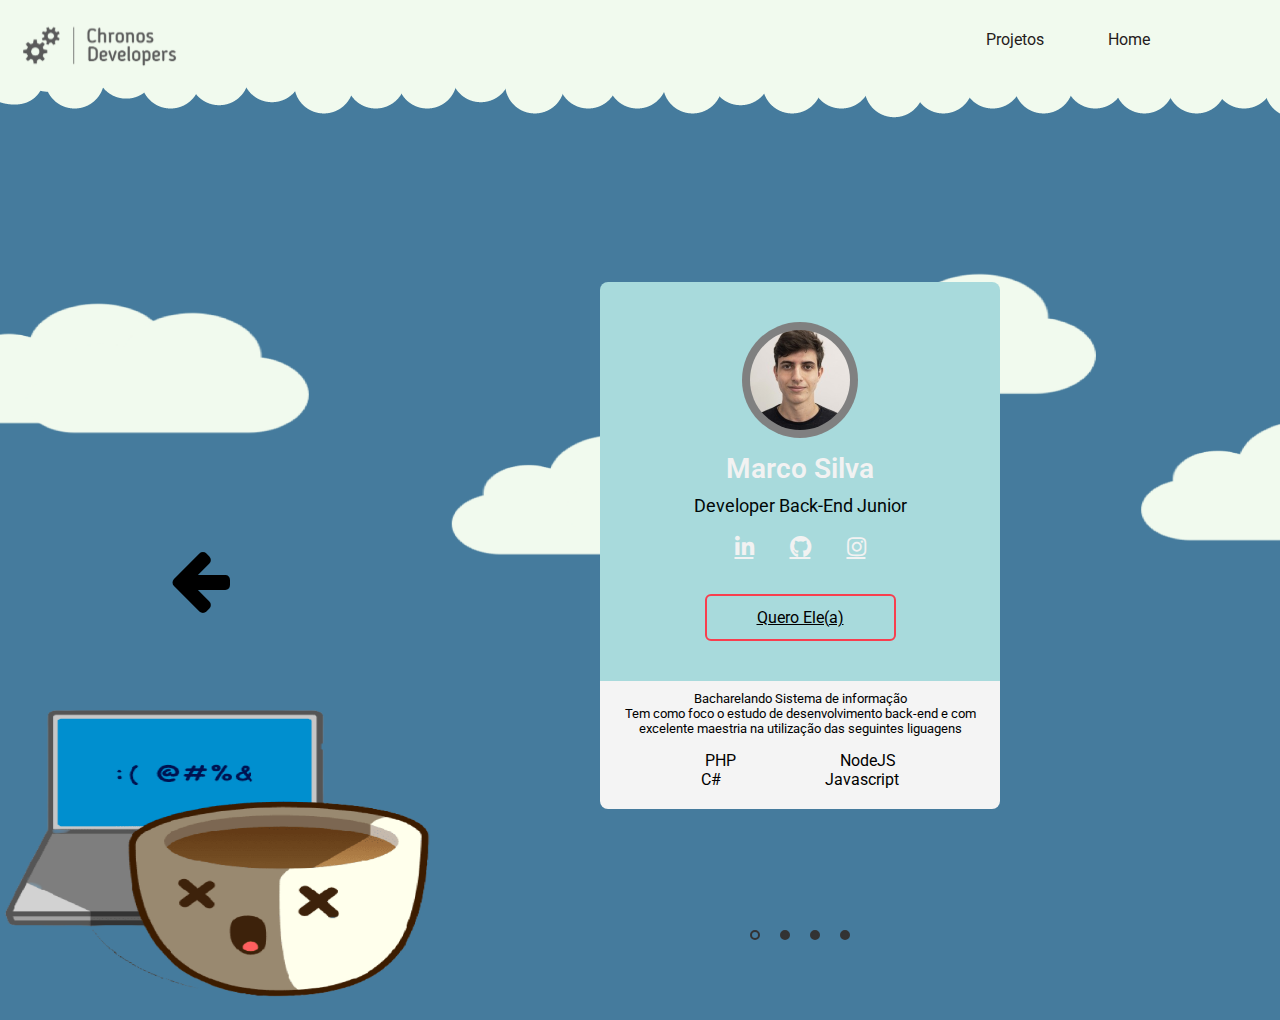
==== desenvolvedor.html @ 34edb9cf "Páginas dos desenvolvedores finalizada" ====
<!DOCTYPE html>
<html lang="pt-BR">

<head>
    <meta charset="UTF-8" />
    <meta name="viewport" content="width=device-width, initial-scale=1.0" />
    <link rel="stylesheet" href="style.css" />
    <link rel="stylesheet" href="https://stackpath.bootstrapcdn.com/font-awesome/4.7.0/css/font-awesome.min.css" />
    <link rel="apple-touch-icon" sizes="180x180" href="icons/logo-site/apple-touch-icon.png" />
    <link rel="icon" type="image/png" sizes="32x32" href="icons/logo-site/favicon-32x32.png" />
    <link rel="icon" type="image/png" sizes="16x16" href="icons/logo-site/favicon-16x16.png" />
    <link rel="manifest" href="icons/logo-site/site.webmanifest" />
    <!-- Bootstrap -->
    <link rel="stylesheet" href="https://cdn.jsdelivr.net/npm/bootstrap@4.5.3/dist/css/bootstrap.min.css" integrity="sha384-TX8t27EcRE3e/ihU7zmQxVncDAy5uIKz4rEkgIXeMed4M0jlfIDPvg6uqKI2xXr2" crossorigin="anonymous" />
    <!-- HTML5 shim and Respond.js for IE8 support of HTML5 elements and media queries -->
    <!-- WARNING: Respond.js doesn't work if you view the page via file:// -->
    <!--[if lt IE 9]>
      <script src="https://oss.maxcdn.com/html5shiv/3.7.2/html5shiv.min.js"></script>
      <script src="https://oss.maxcdn.com/respond/1.4.2/respond.min.js"></script>
    <![endif]-->
    <title>Menu Inicial</title>
</head>

<body>
    <!--Header e nav -->
    <header class="navegacao">
        <nav class="barra-navegacao">
            <a href="index.html">
                <span class="img-logo"> Chronos Developers </span>
            </a>
            <ul>
                <li>
                    <a href="#">Projetos</a>
                </li>
                <li>
                    <a href="index.html">Home</a>
                </li>
            </ul>
        </nav>
    </header>
    <div class="capa">
        <div class="container">
            <div class="carousel">
                <div class="slider">
                    <section>
                        <div class="desenvolverdor">
                            <div class="cartao-perfil">
                                <div class="header-cartao">
                                    <div class="foto-perfil">
                                        <img src="img/dev-img/marco.jpg" alt="" />
                                    </div>
                                    <div class="nome">Marco Silva</div>
                                    <div class="desc">Developer Back-End Junior</div>
                                    <div class="sm">
                                        <a href="#" class="fab fa-linkedin"></a>
                                        <a href="#" class="fab fa-github"></a>
                                        <a href="#" class="fab fa-instagram"></a>
                                    </div>
                                    <a href="#" class="contato-btn">Quero Ele(a)</a>
                                </div>
                                <div class="cartao-footer">
                                    <div class="descricao-dev">
                                        <p>Bacharelando Sistema de informação</p>
                                        <p>
                                            Tem como foco o estudo de desenvolvimento back-end e com excelente maestria na utilização das seguintes liguagens
                                        </p>
                                    </div>
                                    <div class="linguagem">
                                        <div class="item">
                                            <span> PHP </span>
                                            <span> NodeJS </span>
                                            <br />
                                            <span> C# </span>
                                            <span> Javascript </span>
                                        </div>
                                    </div>
                                </div>
                            </div>
                        </div>
                    </section>
                    <section>
                        <div class="desenvolverdor">
                            <div class="cartao-perfil">
                                <div class="header-cartao">
                                    <div class="foto-perfil">
                                        <img src="img/dev-img/marco.jpg" alt="" />
                                    </div>
                                    <div class="nome">Marco Silva</div>
                                    <div class="desc">Developer Back-End Junior</div>
                                    <div class="sm">
                                        <a href="#" class="fab fa-linkedin"></a>
                                        <a href="#" class="fab fa-github"></a>
                                        <a href="#" class="fab fa-instagram"></a>
                                    </div>
                                    <a href="#" class="contato-btn">Quero Ele(a)</a>
                                </div>
                                <div class="cartao-footer">
                                    <div class="descricao-dev">
                                        <p>Bacharelando Sistema de informação</p>
                                        <p>
                                            Tem como foco o estudo de desenvolvimento back-end e com excelente maestria na utilização das seguintes liguagens
                                        </p>
                                    </div>
                                    <div class="linguagem">
                                        <div class="item">
                                            <span> PHP </span>
                                            <span> NodeJS </span>
                                            <br />
                                            <span> C# </span>
                                            <span> Javascript </span>
                                        </div>
                                    </div>
                                </div>
                            </div>
                        </div>
                    </section>
                    <section>
                        <div class="desenvolverdor">
                            <div class="cartao-perfil">
                                <div class="header-cartao">
                                    <div class="foto-perfil">
                                        <img src="img/dev-img/marco.jpg" alt="" />
                                    </div>
                                    <div class="nome">Marco Silva</div>
                                    <div class="desc">Developer Back-End Junior</div>
                                    <div class="sm">
                                        <a href="#" class="fab fa-linkedin"></a>
                                        <a href="#" class="fab fa-github"></a>
                                        <a href="#" class="fab fa-instagram"></a>
                                    </div>
                                    <a href="#" class="contato-btn">Quero Ele(a)</a>
                                </div>
                                <div class="cartao-footer">
                                    <div class="descricao-dev">
                                        <p>Bacharelando Sistema de informação</p>
                                        <p>
                                            Tem como foco o estudo de desenvolvimento back-end e com excelente maestria na utilização das seguintes liguagens
                                        </p>
                                    </div>
                                    <div class="linguagem">
                                        <div class="item">
                                            <span> PHP </span>
                                            <span> NodeJS </span>
                                            <br />
                                            <span> C# </span>
                                            <span> Javascript </span>
                                        </div>
                                    </div>
                                </div>
                            </div>
                        </div>
                    </section>
                    <section>
                        <div class="desenvolverdor">
                            <div class="cartao-perfil">
                                <div class="header-cartao">
                                    <div class="foto-perfil">
                                        <img src="img/dev-img/marco.jpg" alt="" />
                                    </div>
                                    <div class="nome">Marco Silva</div>
                                    <div class="desc">Developer Back-End Junior</div>
                                    <div class="sm">
                                        <a href="#" class="fab fa-linkedin"></a>
                                        <a href="#" class="fab fa-github"></a>
                                        <a href="#" class="fab fa-instagram"></a>
                                    </div>
                                    <a href="#" class="contato-btn">Quero Ele(a)</a>
                                </div>
                                <div class="cartao-footer">
                                    <div class="descricao-dev">
                                        <p>Bacharelando Sistema de informação</p>
                                        <p>
                                            Tem como foco o estudo de desenvolvimento back-end e com excelente maestria na utilização das seguintes liguagens
                                        </p>
                                    </div>
                                    <div class="linguagem">
                                        <div class="item">
                                            <span> PHP </span>
                                            <span> NodeJS </span>
                                            <br />
                                            <span> C# </span>
                                            <span> Javascript </span>
                                        </div>
                                    </div>
                                </div>
                            </div>
                        </div>
                    </section>
                </div>
                <div class="control">
                    <span class="arrow left">
              <i class="fa fa-arrow-left"> </i>
            </span>
                    <span class="arrow right">
              <i class="fa fa-arrow-right"> </i>
            </span>
                    <ul>
                        <li class="selected"></li>
                        <li></li>
                        <li></li>
                        <li></li>
                    </ul>
                </div>
            </div>
        </div>
    </div>
    <script src="js/slider.js"></script>
</body>

</html>
---- style.css ----
/*
@author Marco Silva
@version 0.1
*/


/*============================ Fontes ================================*/

@import url("https://fonts.googleapis.com/css2?family=Baloo+2:wght@400;500;600&family=Roboto:ital,wght@0,300;0,400;0,500;1,300&display=swap");
@import url("https://cdnjs.cloudflare.com/ajax/libs/font-awesome/5.15.1/css/all.min.css");

/*============================ layout ================================*/

* {
    margin: 0;
    padding: 0;
    box-sizing: border-box;
    font-family: "Roboto", sans-serif;
}

html,
body,
.capa {
    height: 100%;
    background-color: #457b9d;
}

.capa {
    height: 100vh;
    width: 100%;
    overflow: auto;
    background: url("img/background-site-index.png") no-repeat;
    background-size: 100% 100%;
}

.diferencial h2,
.sobre-grupo h2 {
    font-size: 36px;
    font-weight: 700px;
    letter-spacing: -0.04em;
    color: #1d3557;
}

.desenvolverdor-1 {
    z-index: 10000;
    height: 90vh;
    background-size: cover;
    display: flex;
    align-items: center;
    justify-content: center;
}


/* -- Barra de navegação -- */

.img-logo {
    width: 200px;
    background: url("img/icones/crh.svg") no-repeat;
    display: inline-block;
    background-size: contain;
    color: transparent;
    text-decoration: none;
    margin: 10px;
}

.img-logo-rodape {
    width: 200px;
    height: 90px;
    background: url("img/icones/crh.svg"), no-repeat;
    display: inline-block;
    background-size: cover;
    color: transparent;
    text-decoration: none;
    margin: 10px;
}

.barra-navegacao {
    width: 100%;
    height: 80px;
    line-height: 80px;
}

.barra-navegacao ul {
    float: right;
    margin-right: 100px;
}

.barra-navegacao ul li {
    list-style-type: none;
    display: inline-block;
    transition: 0.9s all;
}

.barra-navegacao ul li a {
    text-decoration: none;
    color: #251c1c;
    padding: 30px;
}

.barra-navegacao ul li a:hover {
    text-decoration: none;
    color: #457b9d;
}


/* -- imagem capa -- */

.capa {
    display: table;
    width: 100%;
}

.texto-capa {
    text-align: center;
    color: rgba(14, 13, 13, 0.781);
    display: table-cell;
    vertical-align: middle;
    padding: 0px;
}

.navegacao {
    width: 100%;
    height: 120px;
    background: url("img/back-nav.png") no-repeat;
    margin: 0px;
    background-size: contain 100%;
}


/* -- cartão desenvolvedor -- */

.desenvolverdor {
    height: 90vh;
    background-size: cover;
    display: flex;
    align-items: center;
    justify-content: center;
}

.cartao-perfil {
    width: 400px;
    text-align: center;
    border-radius: 8px;
    overflow: hidden;
}

.header-cartao {
    background: #a8dadc;
    padding: 40px 40px;
}

.foto-perfil {
    display: inline-block;
    padding: 8px;
    background: #808080;
    margin: auto;
    border-radius: 50%;
    background-size: 200% 200%;
}

.foto-perfil img {
    display: block;
    width: 100px;
    height: 100px;
    border-radius: 50%;
}

.nome {
    color: #f2f2f2;
    font-size: 28px;
    font-weight: 600;
    margin: 10px 0;
}

.desc {
    font-size: 18px;
    color: #000808;
}

.sm {
    display: flex;
    justify-content: center;
    margin: 20px 0;
}

.sm a {
    color: #f2f2f2;
    width: 56px;
    font-size: 22px;
    transition: 0.3s linear;
}

.sm a:hover {
    color: #808080;
    text-decoration: none;
}

.contato-btn {
    display: inline-block;
    padding: 12px 50px;
    color: #000000;
    border: 2px solid #f83e4e;
    border-radius: 6px;
    margin-top: 16px;
    transition: 0.3s linear;
}

.contato-btn:hover {
    background: #e63946;
    color: #f1f1f1;
    text-decoration: none;
}

.cartao-footer {
    background: #f4f4f4;
    padding: 0px;
}

.descricao-dev {
    padding: 10px 10px 0 10px;
    font-size: small;
}

.capacidade {
    display: flex;
    justify-content: center;
    align-items: center;
}

.item {
    padding: 15px 30px 20px 30px;
    text-justify: auto;
}

.item span {
    padding-left: 50px;
    padding-right: 50px;
    text-align: left;
}


/* -- Slider --*/

.container {
    width: 80%;
    margin: 20px auto;
}

.carousel {
    overflow: hidden;
    position: relative;
}

.slider {
    display: flex;
    height: 100%;
    width: 400%;
}

.slider section {
    flex-basis: 100%;
    justify-content: center;
    align-items: center;
    display: flex;
}

.left,
.right {
    position: absolute;
    top: 50%;
    cursor: pointer;
}

.arrow i {
    font-size: 70px;
    -webkit-user-select: none;
    color: #000;
}

.left {
    left: 10px;
}

.right {
    right: 10px;
}

.control ul {
    list-style: none;
    display: flex;
    position: absolute;
    bottom: 0;
    left: 50%;
    margin: 0;
    padding: 0;
    transform: translate(-50%);
}

.control ul li {
    width: 10px;
    height: 10px;
    background: #333;
    border: 2px solid #333;
    border-radius: 50px;
    margin: 10px;
    cursor: pointer;
}

.control ul li.selected {
    background: transparent;
}


/* -- Botões -- */

.botao-orcamento {
    display: flex;
    align-items: center;
    justify-content: center;
    flex-direction: column;
    margin: 10vh;
}

.estilo-dele {
    margin: 15px;
    padding: 2vh;
    border-radius: 30px;
    text-decoration: none;
    background: #e63946;
    border: none;
}

.estilo-dele:hover {
    background-color: #f83e4e;
}

.estilo-dele a {
    color: #f1faee;
}

.estilo-dele a:hover {
    text-decoration: none;
    color: #f1fde0;
}


/*-- Seções --*/

.diferencial {
    background-color: #a8dadc;
    padding: 10vh;
}

.sobre-grupo {
    background-color: #a8dadc;
    padding: 15vh;
    text-align: right;
}


/*-- rodapé --*/

.pre-rodape {
    width: 100%;
    height: 5vh;
    background-color: #808080;
    text-align: center;
    justify-content: center;
    vertical-align: middle;
    margin: 0px;
}

.pre-rodape address a {
    color: #f1faee;
}

.pre-rodape address a:hover {
    color: #000;
}

.rodape-final {
    background-color: #457b9d;
    width: 100%;
    height: 20vh;
    padding: 2.5vh;
}

.rodape-final span a {
    color: white;
    text-align: none;
}

.rodape-final span a:hover {
    color: rgb(102, 96, 96);
    text-decoration: none;
}
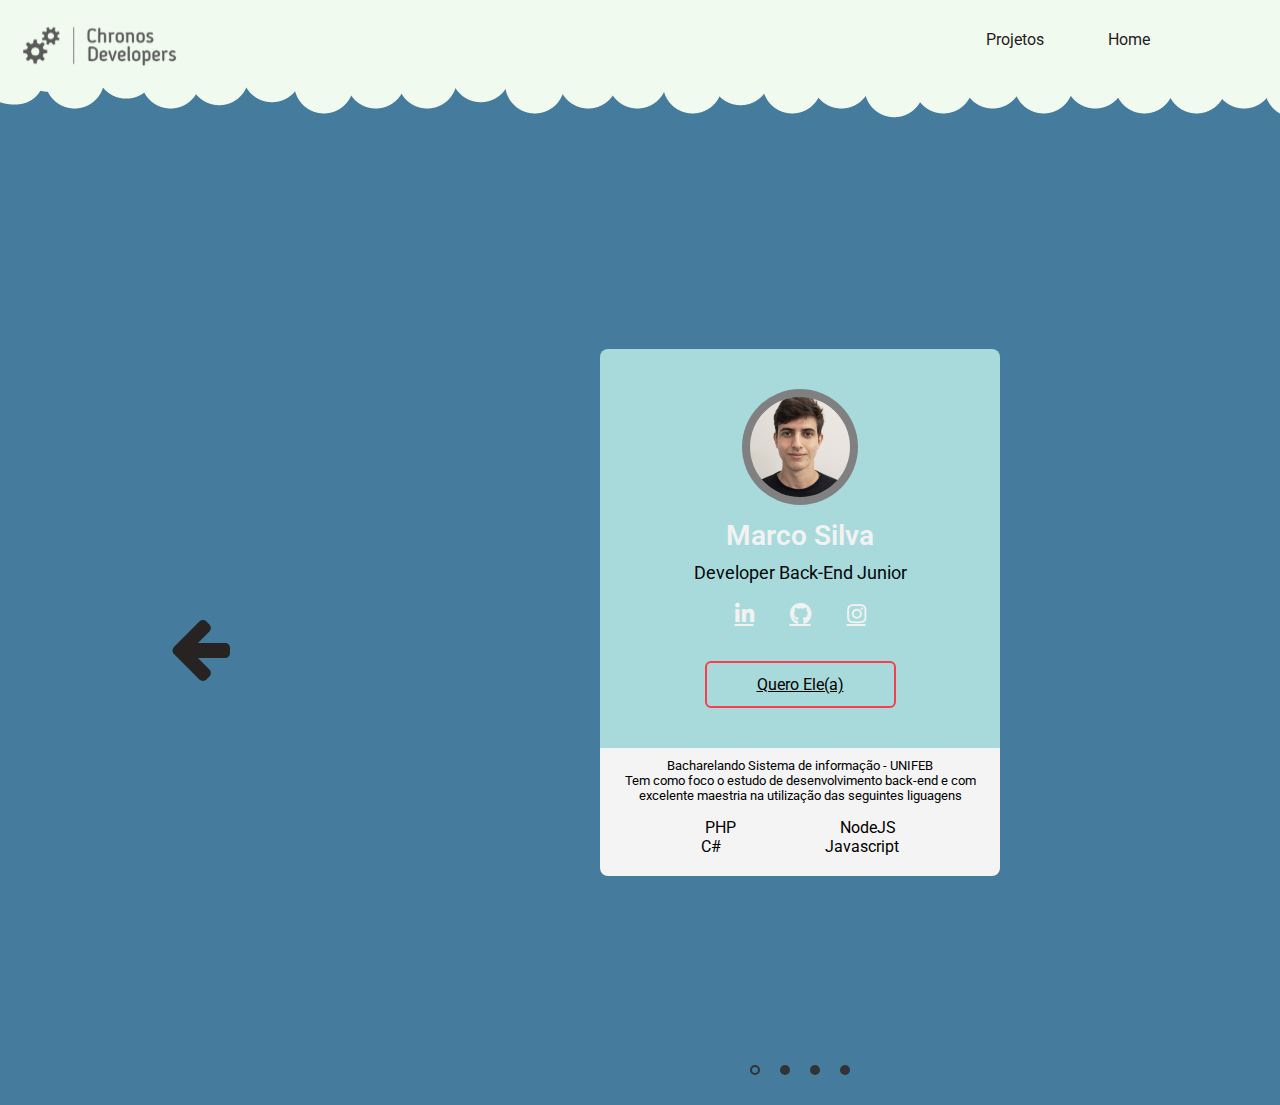
==== commit 230f3f81: "Alterações no layout" ====
--- a/desenvolvedor.html
+++ b/desenvolvedor.html
@@ -56,11 +56,11 @@
                                         <a href="#" class="fab fa-github"></a>
                                         <a href="#" class="fab fa-instagram"></a>
                                     </div>
-                                    <a href="#" class="contato-btn">Quero Ele(a)</a>
-                                </div>
-                                <div class="cartao-footer">
-                                    <div class="descricao-dev">
-                                        <p>Bacharelando Sistema de informação</p>
+                                    <a href="orcamento.html" class="contato-btn">Quero Ele(a)</a>
+                                </div>
+                                <div class="cartao-footer">
+                                    <div class="descricao-dev">
+                                        <p>Bacharelando Sistema de informação - UNIFEB</p>
                                         <p>
                                             Tem como foco o estudo de desenvolvimento back-end e com excelente maestria na utilização das seguintes liguagens
                                         </p>
@@ -83,10 +83,10 @@
                             <div class="cartao-perfil">
                                 <div class="header-cartao">
                                     <div class="foto-perfil">
-                                        <img src="img/dev-img/marco.jpg" alt="" />
-                                    </div>
-                                    <div class="nome">Marco Silva</div>
-                                    <div class="desc">Developer Back-End Junior</div>
+                                        <img src="img/dev-img/lucas.jpeg" alt="" />
+                                    </div>
+                                    <div class="nome">Lucas Fernandes</div>
+                                    <div class="desc">Front-end</div>
                                     <div class="sm">
                                         <a href="#" class="fab fa-linkedin"></a>
                                         <a href="#" class="fab fa-github"></a>
@@ -98,13 +98,49 @@
                                     <div class="descricao-dev">
                                         <p>Bacharelando Sistema de informação</p>
                                         <p>
-                                            Tem como foco o estudo de desenvolvimento back-end e com excelente maestria na utilização das seguintes liguagens
-                                        </p>
-                                    </div>
-                                    <div class="linguagem">
-                                        <div class="item">
+                                            Tem como foco o estudo de desenvolvimento front-end e com excelente maestria na utilização das seguintes liguagens
+                                        </p>
+                                    </div>
+                                    <div class="linguagem">
+                                        <div class="item">
+                                            <span> Javascript </span>
+                                            <span> Jquery </span>
+                                            <br />
                                             <span> PHP </span>
-                                            <span> NodeJS </span>
+                                            <span> </span>
+                                        </div>
+                                    </div>
+                                </div>
+                            </div>
+                        </div>
+                    </section>
+                    <section>
+                        <div class="desenvolverdor">
+                            <div class="cartao-perfil">
+                                <div class="header-cartao">
+                                    <div class="foto-perfil">
+                                        <img src="img/dev-img/sms.jpg" alt="" />
+                                    </div>
+                                    <div class="nome">Suelen Santos</div>
+                                    <div class="desc">Front-End Developer - UNIFEB</div>
+                                    <div class="sm">
+                                        <a href="#" class="fab fa-linkedin"></a>
+                                        <a href="#" class="fab fa-github"></a>
+                                        <a href="#" class="fab fa-instagram"></a>
+                                    </div>
+                                    <a href="#" class="contato-btn">Quero Ele(a)</a>
+                                </div>
+                                <div class="cartao-footer">
+                                    <div class="descricao-dev">
+                                        <p>Bacharelando Sistema de informação - UNIFEB</p>
+                                        <p>
+                                            Tem como foco o estudo de desenvolvimento back-end e front-end com excelente maestria na utilização das seguintes liguagens.
+                                        </p>
+                                    </div>
+                                    <div class="linguagem">
+                                        <div class="item">
+                                            <span> Python </span>
+                                            <span> Jquery </span>
                                             <br />
                                             <span> C# </span>
                                             <span> Javascript </span>
@@ -119,10 +155,10 @@
                             <div class="cartao-perfil">
                                 <div class="header-cartao">
                                     <div class="foto-perfil">
-                                        <img src="img/dev-img/marco.jpg" alt="" />
-                                    </div>
-                                    <div class="nome">Marco Silva</div>
-                                    <div class="desc">Developer Back-End Junior</div>
+                                        <img src="img/dev-img/luiz.jpeg" alt="" />
+                                    </div>
+                                    <div class="nome">Luiz Fernando</div>
+                                    <div class="desc">Design</div>
                                     <div class="sm">
                                         <a href="#" class="fab fa-linkedin"></a>
                                         <a href="#" class="fab fa-github"></a>
@@ -132,54 +168,18 @@
                                 </div>
                                 <div class="cartao-footer">
                                     <div class="descricao-dev">
-                                        <p>Bacharelando Sistema de informação</p>
-                                        <p>
-                                            Tem como foco o estudo de desenvolvimento back-end e com excelente maestria na utilização das seguintes liguagens
-                                        </p>
-                                    </div>
-                                    <div class="linguagem">
-                                        <div class="item">
-                                            <span> PHP </span>
-                                            <span> NodeJS </span>
-                                            <br />
-                                            <span> C# </span>
-                                            <span> Javascript </span>
-                                        </div>
-                                    </div>
-                                </div>
-                            </div>
-                        </div>
-                    </section>
-                    <section>
-                        <div class="desenvolverdor">
-                            <div class="cartao-perfil">
-                                <div class="header-cartao">
-                                    <div class="foto-perfil">
-                                        <img src="img/dev-img/marco.jpg" alt="" />
-                                    </div>
-                                    <div class="nome">Marco Silva</div>
-                                    <div class="desc">Developer Back-End Junior</div>
-                                    <div class="sm">
-                                        <a href="#" class="fab fa-linkedin"></a>
-                                        <a href="#" class="fab fa-github"></a>
-                                        <a href="#" class="fab fa-instagram"></a>
-                                    </div>
-                                    <a href="#" class="contato-btn">Quero Ele(a)</a>
-                                </div>
-                                <div class="cartao-footer">
-                                    <div class="descricao-dev">
-                                        <p>Bacharelando Sistema de informação</p>
-                                        <p>
-                                            Tem como foco o estudo de desenvolvimento back-end e com excelente maestria na utilização das seguintes liguagens
-                                        </p>
-                                    </div>
-                                    <div class="linguagem">
-                                        <div class="item">
-                                            <span> PHP </span>
-                                            <span> NodeJS </span>
-                                            <br />
-                                            <span> C# </span>
-                                            <span> Javascript </span>
+                                        <p>Bacharelando Designer Gráfico - Unifafibe</p>
+                                        <p>
+                                            Tem como foco o estudo de desenvolvimento de telas com a melhor experiência para usuários
+                                        </p>
+                                    </div>
+                                    <div class="linguagem">
+                                        <div class="item">
+                                            <span> Illustrator </span>
+                                            <span> Photoshop </span>
+                                            <br />
+                                            <span> Figma </span>
+                                            <span> Adobe XD </span>
                                         </div>
                                     </div>
                                 </div>
--- a/style.css
+++ b/style.css
@@ -28,9 +28,6 @@
 .capa {
     height: 100vh;
     width: 100%;
-    overflow: auto;
-    background: url("img/background-site-index.png") no-repeat;
-    background-size: 100% 100%;
 }
 
 .diferencial h2,
@@ -116,6 +113,7 @@
     display: table-cell;
     vertical-align: middle;
     padding: 0px;
+    animation: backwards;
 }
 
 .navegacao {
@@ -274,7 +272,7 @@
 .arrow i {
     font-size: 70px;
     -webkit-user-select: none;
-    color: #000;
+    color: rgb(39, 35, 35);
 }
 
 .left {
@@ -393,4 +391,68 @@
 .rodape-final span a:hover {
     color: rgb(102, 96, 96);
     text-decoration: none;
+}
+
+
+/*-- Pag orcamento --*/
+
+.orcamento {
+    width: 100%;
+    height: 100vh;
+    background: #457B9D;
+    display: flex;
+    justify-content: center;
+    align-items: center;
+    object-fit: cover;
+}
+
+.orcamento-caixa {
+    width: 60%;
+    height: 80%;
+    background: #F1FAEE;
+    border-radius: 10px;
+    box-shadow: 0 0.1rem 0.3rem rgba(0, 0, 0, 0.5);
+    position: relative;
+}
+
+.orcamento h1 {
+    position: absolute;
+    top: -2.5rem;
+    left: 2rem;
+    background: #A8DADC;
+}
+
+
+/*-- Medias queries -- */
+
+
+/* Telefones em paisagem e abaixo */
+
+@media (max-width: 480px) {
+    /* estilos aqui */
+}
+
+
+/* Telefones em paisagem a tablet em retrato */
+
+@media (max-width: 767px) {
+    /* estilos aqui */
+}
+
+
+/* Tablet em retrato a paisagem e desktop */
+
+@media (min-width: 768px) and (max-width: 979px) {
+    /* estilos aqui */
+}
+
+
+/* Desktop grande */
+
+@media (min-width: 1200px) {
+    .carousel {
+        overflow: hidden;
+        position: relative;
+        height: 105vh;
+    }
 }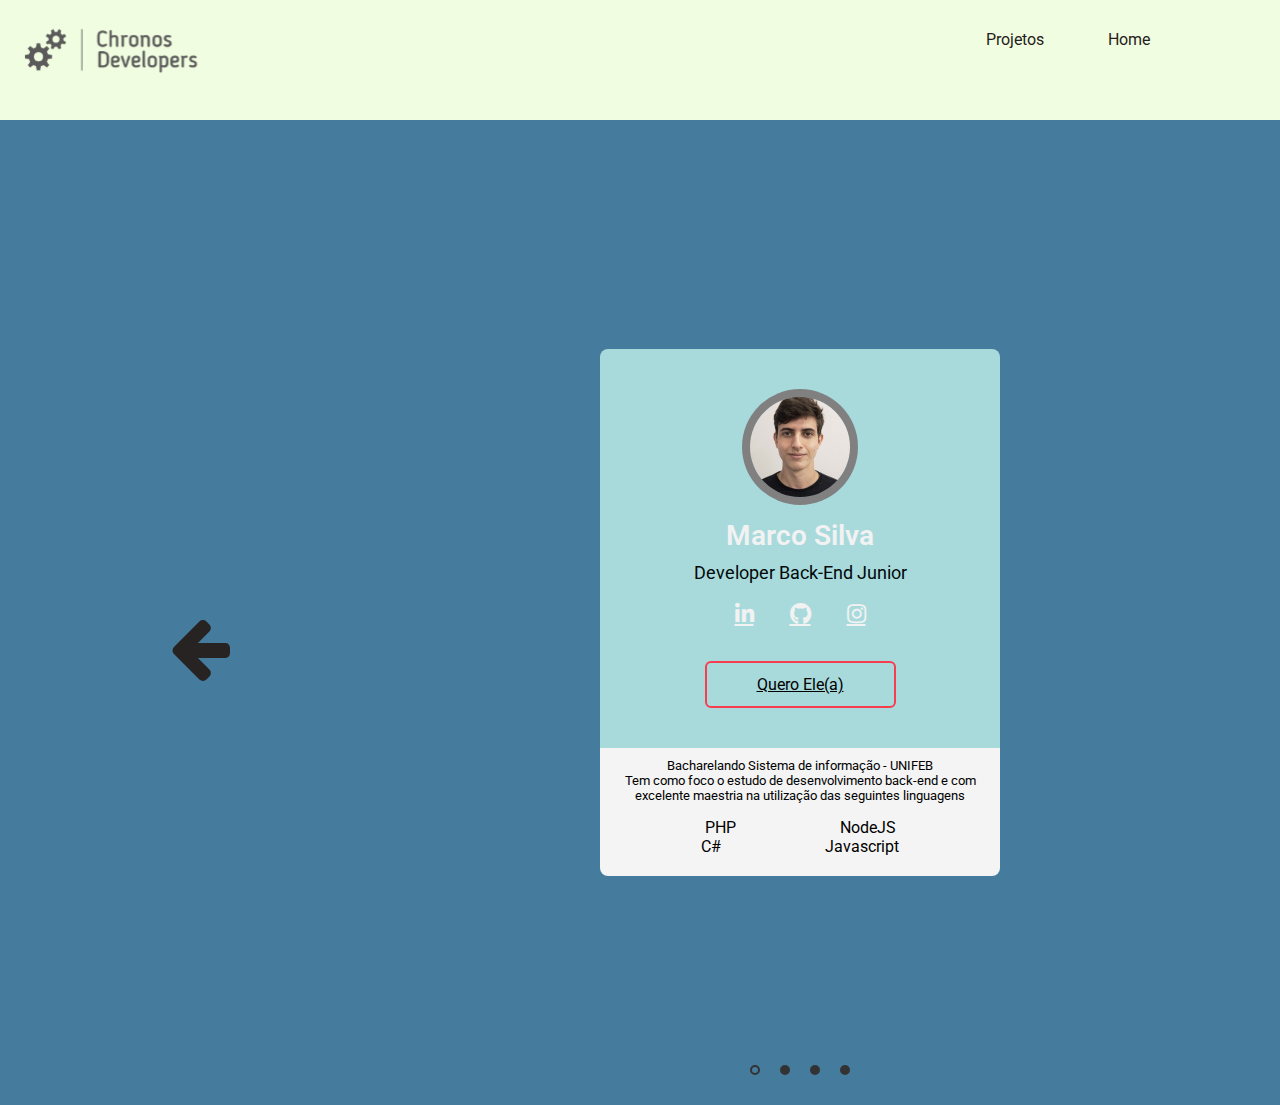
==== commit 32ce6563: "Correção de links e criando túneis para enviar o formulário para email" ====
--- a/desenvolvedor.html
+++ b/desenvolvedor.html
@@ -18,7 +18,7 @@
       <script src="https://oss.maxcdn.com/html5shiv/3.7.2/html5shiv.min.js"></script>
       <script src="https://oss.maxcdn.com/respond/1.4.2/respond.min.js"></script>
     <![endif]-->
-    <title>Menu Inicial</title>
+    <title>Desenvolvedores</title>
 </head>
 
 <body>
@@ -26,11 +26,13 @@
     <header class="navegacao">
         <nav class="barra-navegacao">
             <a href="index.html">
-                <span class="img-logo"> Chronos Developers </span>
+                <span class="img-logo-rodape">
+                    Chronos Developers
+                </span>
             </a>
             <ul>
                 <li>
-                    <a href="#">Projetos</a>
+                    <a href="projetos.html">Projetos</a>
                 </li>
                 <li>
                     <a href="index.html">Home</a>
@@ -52,9 +54,9 @@
                                     <div class="nome">Marco Silva</div>
                                     <div class="desc">Developer Back-End Junior</div>
                                     <div class="sm">
-                                        <a href="#" class="fab fa-linkedin"></a>
-                                        <a href="#" class="fab fa-github"></a>
-                                        <a href="#" class="fab fa-instagram"></a>
+                                        <a href="https://www.linkedin.com/in/marco-antonio-rodrigues-da-silva-b7577b176/" class="fab fa-linkedin"></a>
+                                        <a href="https://github.com/MarcoSilva0" class="fab fa-github"></a>
+                                        <a href="https://www.instagram.com/marco.ards00/" class="fab fa-instagram"></a>
                                     </div>
                                     <a href="orcamento.html" class="contato-btn">Quero Ele(a)</a>
                                 </div>
@@ -62,7 +64,7 @@
                                     <div class="descricao-dev">
                                         <p>Bacharelando Sistema de informação - UNIFEB</p>
                                         <p>
-                                            Tem como foco o estudo de desenvolvimento back-end e com excelente maestria na utilização das seguintes liguagens
+                                            Tem como foco o estudo de desenvolvimento back-end e com excelente maestria na utilização das seguintes linguagens
                                         </p>
                                     </div>
                                     <div class="linguagem">
@@ -88,9 +90,9 @@
                                     <div class="nome">Lucas Fernandes</div>
                                     <div class="desc">Front-end</div>
                                     <div class="sm">
-                                        <a href="#" class="fab fa-linkedin"></a>
-                                        <a href="#" class="fab fa-github"></a>
-                                        <a href="#" class="fab fa-instagram"></a>
+                                        <a onclick="alert('Ops!! Parece que ainda não temos essa informação');" class="fab fa-linkedin"></a>
+                                        <a href="https://github.com/lucastqa" class="fab fa-github"></a>
+                                        <a href="https://www.instagram.com/lukinhafernandes32?r=nametag" class="fab fa-instagram"></a>
                                     </div>
                                     <a href="#" class="contato-btn">Quero Ele(a)</a>
                                 </div>
@@ -124,9 +126,9 @@
                                     <div class="nome">Suelen Santos</div>
                                     <div class="desc">Front-End Developer - UNIFEB</div>
                                     <div class="sm">
-                                        <a href="#" class="fab fa-linkedin"></a>
-                                        <a href="#" class="fab fa-github"></a>
-                                        <a href="#" class="fab fa-instagram"></a>
+                                        <a href="https://www.linkedin.com/in/suelen-santos-6136a9150/" class="fab fa-linkedin"></a>
+                                        <a href="https://github.com/SuelenMaria" class="fab fa-github"></a>
+                                        <a href="https://www.instagram.com/mariahh_santos/" class="fab fa-instagram"></a>
                                     </div>
                                     <a href="#" class="contato-btn">Quero Ele(a)</a>
                                 </div>
@@ -134,7 +136,7 @@
                                     <div class="descricao-dev">
                                         <p>Bacharelando Sistema de informação - UNIFEB</p>
                                         <p>
-                                            Tem como foco o estudo de desenvolvimento back-end e front-end com excelente maestria na utilização das seguintes liguagens.
+                                            Tem como foco o estudo de desenvolvimento back-end e front-end com excelente maestria na utilização das seguintes linguagens.
                                         </p>
                                     </div>
                                     <div class="linguagem">
@@ -155,20 +157,20 @@
                             <div class="cartao-perfil">
                                 <div class="header-cartao">
                                     <div class="foto-perfil">
-                                        <img src="img/dev-img/luiz.jpeg" alt="" />
+
                                     </div>
                                     <div class="nome">Luiz Fernando</div>
                                     <div class="desc">Design</div>
                                     <div class="sm">
-                                        <a href="#" class="fab fa-linkedin"></a>
-                                        <a href="#" class="fab fa-github"></a>
-                                        <a href="#" class="fab fa-instagram"></a>
+                                        <a onclick="alert('Ops!! Parece que ainda não temos essa informação');" class="fab fa-linkedin"></a>
+                                        <a onclick="alert('Ops!! Parece que ainda não temos essa informação');" class="fab fa-github"></a>
+                                        <a onclick="alert('Ops!! Parece que ainda não temos essa informação');" class="fab fa-instagram"></a>
                                     </div>
                                     <a href="#" class="contato-btn">Quero Ele(a)</a>
                                 </div>
                                 <div class="cartao-footer">
                                     <div class="descricao-dev">
-                                        <p>Bacharelando Designer Gráfico - Unifafibe</p>
+                                        <p>Graduação</p>
                                         <p>
                                             Tem como foco o estudo de desenvolvimento de telas com a melhor experiência para usuários
                                         </p>
--- a/style.css
+++ b/style.css
@@ -1,458 +1,576 @@
-/*
+    /*
 @author Marco Silva
 @version 0.1
 */
-
-
-/*============================ Fontes ================================*/
-
-@import url("https://fonts.googleapis.com/css2?family=Baloo+2:wght@400;500;600&family=Roboto:ital,wght@0,300;0,400;0,500;1,300&display=swap");
-@import url("https://cdnjs.cloudflare.com/ajax/libs/font-awesome/5.15.1/css/all.min.css");
-
-/*============================ layout ================================*/
-
-* {
-    margin: 0;
-    padding: 0;
-    box-sizing: border-box;
-    font-family: "Roboto", sans-serif;
-}
-
-html,
-body,
-.capa {
-    height: 100%;
-    background-color: #457b9d;
-}
-
-.capa {
-    height: 100vh;
-    width: 100%;
-}
-
-.diferencial h2,
-.sobre-grupo h2 {
-    font-size: 36px;
-    font-weight: 700px;
-    letter-spacing: -0.04em;
-    color: #1d3557;
-}
-
-.desenvolverdor-1 {
-    z-index: 10000;
-    height: 90vh;
-    background-size: cover;
-    display: flex;
-    align-items: center;
-    justify-content: center;
-}
-
-
-/* -- Barra de navegação -- */
-
-.img-logo {
-    width: 200px;
-    background: url("img/icones/crh.svg") no-repeat;
-    display: inline-block;
-    background-size: contain;
-    color: transparent;
-    text-decoration: none;
-    margin: 10px;
-}
-
-.img-logo-rodape {
-    width: 200px;
-    height: 90px;
-    background: url("img/icones/crh.svg"), no-repeat;
-    display: inline-block;
-    background-size: cover;
-    color: transparent;
-    text-decoration: none;
-    margin: 10px;
-}
-
-.barra-navegacao {
-    width: 100%;
-    height: 80px;
-    line-height: 80px;
-}
-
-.barra-navegacao ul {
-    float: right;
-    margin-right: 100px;
-}
-
-.barra-navegacao ul li {
-    list-style-type: none;
-    display: inline-block;
-    transition: 0.9s all;
-}
-
-.barra-navegacao ul li a {
-    text-decoration: none;
-    color: #251c1c;
-    padding: 30px;
-}
-
-.barra-navegacao ul li a:hover {
-    text-decoration: none;
-    color: #457b9d;
-}
-
-
-/* -- imagem capa -- */
-
-.capa {
-    display: table;
-    width: 100%;
-}
-
-.texto-capa {
-    text-align: center;
-    color: rgba(14, 13, 13, 0.781);
-    display: table-cell;
-    vertical-align: middle;
-    padding: 0px;
-    animation: backwards;
-}
-
-.navegacao {
-    width: 100%;
-    height: 120px;
-    background: url("img/back-nav.png") no-repeat;
-    margin: 0px;
-    background-size: contain 100%;
-}
-
-
-/* -- cartão desenvolvedor -- */
-
-.desenvolverdor {
-    height: 90vh;
-    background-size: cover;
-    display: flex;
-    align-items: center;
-    justify-content: center;
-}
-
-.cartao-perfil {
-    width: 400px;
-    text-align: center;
-    border-radius: 8px;
-    overflow: hidden;
-}
-
-.header-cartao {
-    background: #a8dadc;
-    padding: 40px 40px;
-}
-
-.foto-perfil {
-    display: inline-block;
-    padding: 8px;
-    background: #808080;
-    margin: auto;
-    border-radius: 50%;
-    background-size: 200% 200%;
-}
-
-.foto-perfil img {
-    display: block;
-    width: 100px;
-    height: 100px;
-    border-radius: 50%;
-}
-
-.nome {
-    color: #f2f2f2;
-    font-size: 28px;
-    font-weight: 600;
-    margin: 10px 0;
-}
-
-.desc {
-    font-size: 18px;
-    color: #000808;
-}
-
-.sm {
-    display: flex;
-    justify-content: center;
-    margin: 20px 0;
-}
-
-.sm a {
-    color: #f2f2f2;
-    width: 56px;
-    font-size: 22px;
-    transition: 0.3s linear;
-}
-
-.sm a:hover {
-    color: #808080;
-    text-decoration: none;
-}
-
-.contato-btn {
-    display: inline-block;
-    padding: 12px 50px;
-    color: #000000;
-    border: 2px solid #f83e4e;
-    border-radius: 6px;
-    margin-top: 16px;
-    transition: 0.3s linear;
-}
-
-.contato-btn:hover {
-    background: #e63946;
-    color: #f1f1f1;
-    text-decoration: none;
-}
-
-.cartao-footer {
-    background: #f4f4f4;
-    padding: 0px;
-}
-
-.descricao-dev {
-    padding: 10px 10px 0 10px;
-    font-size: small;
-}
-
-.capacidade {
-    display: flex;
-    justify-content: center;
-    align-items: center;
-}
-
-.item {
-    padding: 15px 30px 20px 30px;
-    text-justify: auto;
-}
-
-.item span {
-    padding-left: 50px;
-    padding-right: 50px;
-    text-align: left;
-}
-
-
-/* -- Slider --*/
-
-.container {
-    width: 80%;
-    margin: 20px auto;
-}
-
-.carousel {
-    overflow: hidden;
-    position: relative;
-}
-
-.slider {
-    display: flex;
-    height: 100%;
-    width: 400%;
-}
-
-.slider section {
-    flex-basis: 100%;
-    justify-content: center;
-    align-items: center;
-    display: flex;
-}
-
-.left,
-.right {
-    position: absolute;
-    top: 50%;
-    cursor: pointer;
-}
-
-.arrow i {
-    font-size: 70px;
-    -webkit-user-select: none;
-    color: rgb(39, 35, 35);
-}
-
-.left {
-    left: 10px;
-}
-
-.right {
-    right: 10px;
-}
-
-.control ul {
-    list-style: none;
-    display: flex;
-    position: absolute;
-    bottom: 0;
-    left: 50%;
-    margin: 0;
-    padding: 0;
-    transform: translate(-50%);
-}
-
-.control ul li {
-    width: 10px;
-    height: 10px;
-    background: #333;
-    border: 2px solid #333;
-    border-radius: 50px;
-    margin: 10px;
-    cursor: pointer;
-}
-
-.control ul li.selected {
-    background: transparent;
-}
-
-
-/* -- Botões -- */
-
-.botao-orcamento {
-    display: flex;
-    align-items: center;
-    justify-content: center;
-    flex-direction: column;
-    margin: 10vh;
-}
-
-.estilo-dele {
-    margin: 15px;
-    padding: 2vh;
-    border-radius: 30px;
-    text-decoration: none;
-    background: #e63946;
-    border: none;
-}
-
-.estilo-dele:hover {
-    background-color: #f83e4e;
-}
-
-.estilo-dele a {
-    color: #f1faee;
-}
-
-.estilo-dele a:hover {
-    text-decoration: none;
-    color: #f1fde0;
-}
-
-
-/*-- Seções --*/
-
-.diferencial {
-    background-color: #a8dadc;
-    padding: 10vh;
-}
-
-.sobre-grupo {
-    background-color: #a8dadc;
-    padding: 15vh;
-    text-align: right;
-}
-
-
-/*-- rodapé --*/
-
-.pre-rodape {
-    width: 100%;
-    height: 5vh;
-    background-color: #808080;
-    text-align: center;
-    justify-content: center;
-    vertical-align: middle;
-    margin: 0px;
-}
-
-.pre-rodape address a {
-    color: #f1faee;
-}
-
-.pre-rodape address a:hover {
-    color: #000;
-}
-
-.rodape-final {
-    background-color: #457b9d;
-    width: 100%;
-    height: 20vh;
-    padding: 2.5vh;
-}
-
-.rodape-final span a {
-    color: white;
-    text-align: none;
-}
-
-.rodape-final span a:hover {
-    color: rgb(102, 96, 96);
-    text-decoration: none;
-}
-
-
-/*-- Pag orcamento --*/
-
-.orcamento {
-    width: 100%;
-    height: 100vh;
-    background: #457B9D;
-    display: flex;
-    justify-content: center;
-    align-items: center;
-    object-fit: cover;
-}
-
-.orcamento-caixa {
-    width: 60%;
-    height: 80%;
-    background: #F1FAEE;
-    border-radius: 10px;
-    box-shadow: 0 0.1rem 0.3rem rgba(0, 0, 0, 0.5);
-    position: relative;
-}
-
-.orcamento h1 {
-    position: absolute;
-    top: -2.5rem;
-    left: 2rem;
-    background: #A8DADC;
-}
-
-
-/*-- Medias queries -- */
-
-
-/* Telefones em paisagem e abaixo */
-
-@media (max-width: 480px) {
-    /* estilos aqui */
-}
-
-
-/* Telefones em paisagem a tablet em retrato */
-
-@media (max-width: 767px) {
-    /* estilos aqui */
-}
-
-
-/* Tablet em retrato a paisagem e desktop */
-
-@media (min-width: 768px) and (max-width: 979px) {
-    /* estilos aqui */
-}
-
-
-/* Desktop grande */
-
-@media (min-width: 1200px) {
+    /*============================ Fontes ================================*/
+    
+    @import url("https://fonts.googleapis.com/css2?family=Baloo+2:wght@400;500;600&family=Roboto:ital,wght@0,300;0,400;0,500;1,300&display=swap");
+    @import url("https://cdnjs.cloudflare.com/ajax/libs/font-awesome/5.15.1/css/all.min.css");
+    /*============================ layout ================================*/
+    
+    * {
+        margin: 0;
+        padding: 0;
+        box-sizing: border-box;
+        font-family: "Roboto", sans-serif;
+    }
+    
+    html,
+    body,
+    .capa {
+        height: 100%;
+        background-color: #457b9d;
+    }
+    
+    .capa {
+        height: 100vh;
+        width: 100%;
+    }
+    
+    .diferencial h2,
+    .sobre-grupo h2 {
+        font-size: 36px;
+        font-weight: 700px;
+        letter-spacing: -0.04em;
+        color: #1d3557;
+    }
+    
+    .desenvolverdor-1 {
+        z-index: 10000;
+        height: 90vh;
+        background-size: cover;
+        display: flex;
+        align-items: center;
+        justify-content: center;
+    }
+    /* -- Barra de navegação -- */
+    
+    .img-logo {
+        width: 200px;
+        background: url("img/icones/crh.svg") no-repeat;
+        display: inline-block;
+        background-size: contain;
+        color: transparent;
+        text-decoration: none;
+        margin: 10px;
+    }
+    
+    .img-logo-rodape {
+        width: 200px;
+        height: 90px;
+        background: url("img/icones/crh.svg"), no-repeat;
+        display: inline-block;
+        background-size: cover;
+        color: transparent;
+        text-decoration: none;
+        margin: 10px;
+    }
+    
+    .barra-navegacao {
+        width: 100%;
+        height: 80px;
+        line-height: 80px;
+    }
+    
+    .barra-navegacao ul {
+        float: right;
+        margin-right: 100px;
+    }
+    
+    .barra-navegacao ul li {
+        list-style-type: none;
+        display: inline-block;
+        transition: 0.9s all;
+    }
+    
+    .barra-navegacao ul li a {
+        text-decoration: none;
+        color: #251c1c;
+        padding: 30px;
+    }
+    
+    .barra-navegacao ul li a:hover {
+        text-decoration: none;
+        color: #457b9d;
+    }
+    /* -- imagem capa -- */
+    
+    .capa {
+        display: table;
+        width: 100%;
+    }
+    
+    .texto-capa {
+        text-align: center;
+        color: rgba(14, 13, 13, 0.781);
+        display: table-cell;
+        vertical-align: middle;
+        padding: 0px;
+        animation: backwards;
+    }
+    
+    .navegacao {
+        width: 100%;
+        height: 120px;
+        background: #f1fde0;
+        margin: 0px;
+        background-size: contain 100%;
+    }
+    /* -- cartão desenvolvedor -- */
+    
+    .desenvolverdor {
+        height: 90vh;
+        background-size: cover;
+        display: flex;
+        align-items: center;
+        justify-content: center;
+    }
+    
+    .cartao-perfil {
+        width: 400px;
+        text-align: center;
+        border-radius: 8px;
+        overflow: hidden;
+    }
+    
+    .header-cartao {
+        background: #a8dadc;
+        padding: 40px 40px;
+    }
+    
+    .foto-perfil {
+        display: inline-block;
+        padding: 8px;
+        background: #808080;
+        margin: auto;
+        border-radius: 50%;
+        background-size: 200% 200%;
+    }
+    
+    .foto-perfil img {
+        display: block;
+        width: 100px;
+        height: 100px;
+        border-radius: 50%;
+    }
+    
+    .nome {
+        color: #f2f2f2;
+        font-size: 28px;
+        font-weight: 600;
+        margin: 10px 0;
+    }
+    
+    .desc {
+        font-size: 18px;
+        color: #000808;
+    }
+    
+    .sm {
+        display: flex;
+        justify-content: center;
+        margin: 20px 0;
+    }
+    
+    .sm a {
+        color: #f2f2f2;
+        width: 56px;
+        font-size: 22px;
+        transition: 0.3s linear;
+    }
+    
+    .sm a:hover {
+        color: #808080;
+        text-decoration: none;
+    }
+    
+    .contato-btn {
+        display: inline-block;
+        padding: 12px 50px;
+        color: #000000;
+        border: 2px solid #f83e4e;
+        border-radius: 6px;
+        margin-top: 16px;
+        transition: 0.3s linear;
+    }
+    
+    .contato-btn:hover {
+        background: #e63946;
+        color: #f1f1f1;
+        text-decoration: none;
+    }
+    
+    .cartao-footer {
+        background: #f4f4f4;
+        padding: 0px;
+    }
+    
+    .descricao-dev {
+        padding: 10px 10px 0 10px;
+        font-size: small;
+    }
+    
+    .capacidade {
+        display: flex;
+        justify-content: center;
+        align-items: center;
+    }
+    
+    .item {
+        padding: 15px 30px 20px 30px;
+        text-justify: auto;
+    }
+    
+    .item span {
+        padding-left: 50px;
+        padding-right: 50px;
+        text-align: left;
+    }
+    /* -- Slider --*/
+    
+    .container {
+        width: 80%;
+        margin: 20px auto;
+    }
+    
     .carousel {
         overflow: hidden;
         position: relative;
-        height: 105vh;
-    }
-}+    }
+    
+    .slider {
+        display: flex;
+        height: 100%;
+        width: 400%;
+    }
+    
+    .slider section {
+        flex-basis: 100%;
+        justify-content: center;
+        align-items: center;
+        display: flex;
+    }
+    
+    .left,
+    .right {
+        position: absolute;
+        top: 50%;
+        cursor: pointer;
+    }
+    
+    .arrow i {
+        font-size: 70px;
+        -webkit-user-select: none;
+        color: rgb(39, 35, 35);
+    }
+    
+    .left {
+        left: 10px;
+    }
+    
+    .right {
+        right: 10px;
+    }
+    
+    .control ul {
+        list-style: none;
+        display: flex;
+        position: absolute;
+        bottom: 0;
+        left: 50%;
+        margin: 0;
+        padding: 0;
+        transform: translate(-50%);
+    }
+    
+    .control ul li {
+        width: 10px;
+        height: 10px;
+        background: #333;
+        border: 2px solid #333;
+        border-radius: 50px;
+        margin: 10px;
+        cursor: pointer;
+    }
+    
+    .control ul li.selected {
+        background: transparent;
+    }
+    /* -- Botões -- */
+    
+    .botao-orcamento {
+        display: flex;
+        align-items: center;
+        justify-content: center;
+        flex-direction: column;
+        margin: 10vh;
+    }
+    
+    .estilo-dele {
+        margin: 15px;
+        padding: 2vh;
+        border-radius: 30px;
+        text-decoration: none;
+        background: #e63946;
+        border: none;
+    }
+    
+    .estilo-dele:hover {
+        background-color: #f83e4e;
+    }
+    
+    .estilo-dele a {
+        color: #f1faee;
+    }
+    
+    .estilo-dele a:hover {
+        text-decoration: none;
+        color: #f1fde0;
+    }
+    /*-- Seções --*/
+    
+    .diferencial {
+        background-color: #a8dadc;
+        padding: 10vh;
+    }
+    
+    .sobre-grupo {
+        background-color: #a8dadc;
+        padding: 15vh;
+        text-align: right;
+    }
+    /*-- rodapé --*/
+    
+    .pre-rodape {
+        width: 100%;
+        height: 5vh;
+        background-color: #808080;
+        text-align: center;
+        justify-content: center;
+        vertical-align: middle;
+        margin: 0px;
+    }
+    
+    .pre-rodape address a {
+        color: #f1faee;
+    }
+    
+    .pre-rodape address a:hover {
+        color: #000;
+    }
+    
+    .rodape-final {
+        background-color: #f1fde0;
+        width: 100%;
+        height: 20vh;
+        padding: 2.5vh;
+    }
+    
+    .rodape-final span a {
+        color: #808080;
+        text-align: none;
+    }
+    
+    .rodape-final span a:hover {
+        color: rgb(102, 96, 96);
+        text-decoration: none;
+    }
+    /*-- Pag orcamento --*/
+    
+    .sessao-orcamento {
+        width: 100%;
+        height: 100vh;
+        background: url("./imagens//bg-orcamento.jpg");
+        object-fit: cover;
+        display: flex;
+        justify-content: center;
+        align-items: center;
+    }
+    
+    .orcamento-wrapper {
+        width: 60%;
+        height: 80%;
+        background-color: #ffffff99;
+        border-radius: 10px;
+        box-shadow: 0 0.1rem 0.3rem rgba(0, 0, 0, 0.5);
+        position: relative;
+    }
+    
+    .sessao-orcamento h1 {
+        position: absolute;
+        top: -2.5rem;
+        left: 2rem;
+        background: #A8DADC;
+        padding: 0 3rem;
+        box-shadow: 0 0.1rem 0.3rem rgba(0, 0, 0, 0.5);
+        border-radius: 10px;
+        color: #262626;
+    }
+    
+    .sessao-orcamento form {
+        margin: 4rem;
+        display: grid;
+        grid-template-columns: auto 1fr;
+        column-gap: 2rem;
+        row-gap: 2rem;
+    }
+    
+    .sessao-orcamento label {
+        font-family: var(--font-action);
+        font-size: 1.5rem;
+    }
+    
+    .sessao-orcamento input[type="number"] {
+        font-family: var(--font-secundary);
+        width: 4rem;
+        font-size: 2rem;
+        outline: none;
+        border-radius: 10px;
+        border: none;
+        padding: 0.3rem;
+    }
+    
+    .btn-orcamento {
+        text-transform: uppercase;
+        padding: 1rem;
+        cursor: pointer;
+        grid-column: 2;
+        background-color: #A8DADC;
+        border-radius: 10px;
+        border: none;
+        box-shadow: 0 0.1rem 0.3rem rgba(0, 0, 0, 0.5);
+    }
+    /*-- Projetos --*/
+    
+    .projetos {
+        display: flex;
+        justify-content: space-evenly;
+        margin-bottom: 2rem;
+    }
+    
+    .sessao-header {
+        display: flex;
+        align-items: center;
+        justify-content: center;
+    }
+    
+    .sessao-header h1 {
+        font-size: 3rem;
+        color: #04071f;
+        border-bottom: solid 3px #A8DADC;
+        margin-bottom: 1.5rem;
+    }
+    
+    .card {
+        width: 18rem;
+        height: 25rem;
+        position: relative;
+    }
+    
+    .card-img-wrapper {
+        width: 100%;
+        height: 100%;
+        background-color: #262626;
+        border-radius: 0.5rem;
+    }
+    
+    .card-img-wrapper img {
+        object-fit: cover;
+        width: 100%;
+        height: 100%;
+        border-radius: 0.5rem;
+        transition: opacity 0.3s;
+    }
+    
+    .card:hover .card-img-wrapper img {
+        opacity: 0.5;
+    }
+    
+    .card-info {
+        position: absolute;
+        bottom: 0;
+        opacity: 0;
+        visibility: hidden;
+        padding: 2rem;
+        text-shadow: 0.3rem 0.2rem 0.3rem rgba(0, 0, 0, 0.6);
+        transition: all 0.3s;
+    }
+    
+    .card-info h2 {
+        font-family: var(--font-primary);
+        font-size: 2rem;
+        font-weight: 500;
+        color: #eee;
+    }
+    
+    .card-info h3 {
+        font-family: var(--font-action);
+        font-weight: bolder;
+        color: #1559b9;
+        margin-bottom: 1.5rem;
+    }
+    
+    .card-info p {
+        font-family: var(--font-secundary);
+        color: #eee;
+        font-weight: 400;
+        width: 80%;
+        margin-bottom: 2rem;
+    }
+    
+    .btn {
+        background: #6a3093;
+        background: -webkit-linear-gradient(to right, #1d3557, #1559b9);
+        background: linear-gradient(to left, #1d3557, #1559b9);
+        color: #f1fde0;
+        border-radius: 0.5rem;
+        border: none;
+        box-shadow: 0 0.1rem 0.8rem rgba(0, 0, 0, 0.4);
+    }
+    
+    .btn a {
+        color: #fff;
+        text-decoration: none;
+    }
+    
+    .btn a:hover {
+        color: #808080;
+        text-decoration: none;
+    }
+    
+    .card-info button {
+        width: 8rem;
+        height: 2.5rem;
+        color: #ffffff;
+    }
+    
+    .card:hover .card-info {
+        bottom: 2rem;
+        opacity: 1;
+        visibility: visible;
+    }
+    /*-- Medias queries -- */
+    /* Telefones em paisagem e abaixo */
+    
+    @media (max-width: 480px) {
+        /* estilos aqui */
+    }
+    /* Telefones em paisagem a tablet em retrato */
+    
+    @media (max-width: 767px) {
+        /* estilos aqui */
+    }
+    /* Tablet em retrato a paisagem e desktop */
+    
+    @media (min-width: 768px) and (max-width: 979px) {
+        /* estilos aqui */
+    }
+    /* Desktop grande */
+    
+    @media (min-width: 1200px) {
+        .carousel {
+            overflow: hidden;
+            position: relative;
+            height: 105vh;
+        }
+    }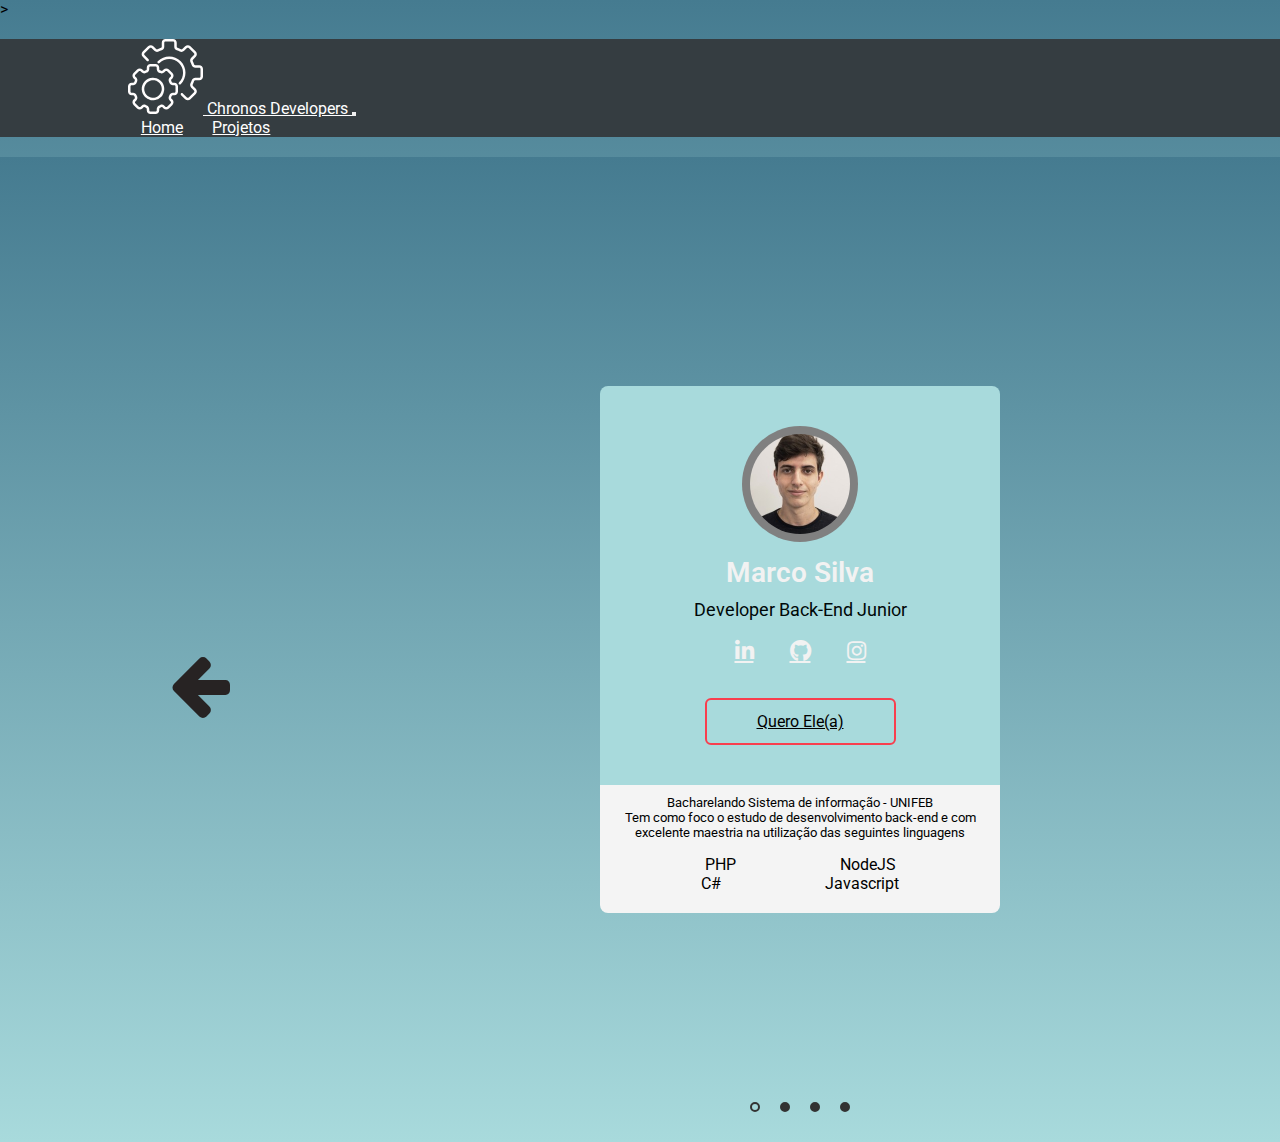
==== commit f001d3c4: "Correção Navbar" ====
--- a/desenvolvedor.html
+++ b/desenvolvedor.html
@@ -2,16 +2,19 @@
 <html lang="pt-BR">
 
 <head>
-    <meta charset="UTF-8" />
-    <meta name="viewport" content="width=device-width, initial-scale=1.0" />
-    <link rel="stylesheet" href="style.css" />
-    <link rel="stylesheet" href="https://stackpath.bootstrapcdn.com/font-awesome/4.7.0/css/font-awesome.min.css" />
-    <link rel="apple-touch-icon" sizes="180x180" href="icons/logo-site/apple-touch-icon.png" />
-    <link rel="icon" type="image/png" sizes="32x32" href="icons/logo-site/favicon-32x32.png" />
-    <link rel="icon" type="image/png" sizes="16x16" href="icons/logo-site/favicon-16x16.png" />
-    <link rel="manifest" href="icons/logo-site/site.webmanifest" />
+    <meta charset="UTF-8">
+    <meta name="viewport" content="width=device-width, initial-scale=1.0">
+    <link rel="stylesheet" href="style.css">
+    <link rel="stylesheet" href="https://stackpath.bootstrapcdn.com/font-awesome/4.7.0/css/font-awesome.min.css">
+    <link rel="apple-touch-icon" sizes="180x180" href="icons/logo-site/apple-touch-icon.png">
+    <link rel="icon" type="image/png" sizes="32x32" href="icons/logo-site/favicon-32x32.png">
+    <link rel="icon" type="image/png" sizes="16x16" href="icons/logo-site/favicon-16x16.png">
+    <link rel="manifest" href="icons/logo-site/site.webmanifest">
     <!-- Bootstrap -->
-    <link rel="stylesheet" href="https://cdn.jsdelivr.net/npm/bootstrap@4.5.3/dist/css/bootstrap.min.css" integrity="sha384-TX8t27EcRE3e/ihU7zmQxVncDAy5uIKz4rEkgIXeMed4M0jlfIDPvg6uqKI2xXr2" crossorigin="anonymous" />
+    <link rel="stylesheet" href="https://cdn.jsdelivr.net/npm/bootstrap@4.5.3/dist/css/bootstrap.min.css" integrity="sha384-TX8t27EcRE3e/ihU7zmQxVncDAy5uIKz4rEkgIXeMed4M0jlfIDPvg6uqKI2xXr2" crossorigin="anonymous">
+    <script src="https://code.jquery.com/jquery-3.4.1.min.js" integrity="sha256-CSXorXvZcTkaix6Yvo6HppcZGetbYMGWSFlBw8HfCJo=" crossorigin="anonymous"></script>
+    <script src="https://cdn.jsdelivr.net/npm/popper.js@1.16.0/dist/umd/popper.min.js" integrity="sha384-Q6E9RHvbIyZFJoft+2mJbHaEWldlvI9IOYy5n3zV9zzTtmI3UksdQRVvoxMfooAo" crossorigin="anonymous"></script>
+    <script src="https://stackpath.bootstrapcdn.com/bootstrap/4.4.1/js/bootstrap.min.js" integrity="sha384-wfSDF2E50Y2D1uUdj0O3uMBJnjuUD4Ih7YwaYd1iqfktj0Uod8GCExl3Og8ifwB6" crossorigin="anonymous"></script>
     <!-- HTML5 shim and Respond.js for IE8 support of HTML5 elements and media queries -->
     <!-- WARNING: Respond.js doesn't work if you view the page via file:// -->
     <!--[if lt IE 9]>
@@ -22,23 +25,26 @@
 </head>
 
 <body>
-    <!--Header e nav -->
-    <header class="navegacao">
-        <nav class="barra-navegacao">
-            <a href="index.html">
-                <span class="img-logo-rodape">
-                    Chronos Developers
-                </span>
-            </a>
-            <ul>
-                <li>
-                    <a href="projetos.html">Projetos</a>
-                </li>
-                <li>
-                    <a href="index.html">Home</a>
-                </li>
-            </ul>
-        </nav>
+    >
+
+    <header>
+        <div class="container" id="nav-container">
+            <!-- add essa class -->
+            <nav class="navbar navbar-expand-lg fixed-top navbar-dark">
+                <a class="navbar-brand" href="index.html">
+                    <img id="logo" src="img/icones/crh.svg" alt="chronos developers"> Chronos Developers
+                </a>
+                <button class="navbar-toggler" type="button" data-toggle="collapse" data-target="#navbar-links" aria-controls="navbar-links" aria-expanded="false" aria-label="Toggle navigation">
+              <span class="navbar-toggler-icon"></span>
+            </button>
+                <div class="collapse navbar-collapse justify-content-end" id="navbar-links">
+                    <div class="navbar-nav">
+                        <a class="nav-item nav-link" id="home-menu" href="index.html">Home</span></a>
+                        <a class="nav-item nav-link" id="about-menu" href="projetos.html">Projetos</a>
+                    </div>
+                </div>
+            </nav>
+        </div>
     </header>
     <div class="capa">
         <div class="container">
@@ -207,6 +213,11 @@
         </div>
     </div>
     <script src="js/slider.js"></script>
+    <script src="https://ajax.googleapis.com/ajax/libs/jquery/1.12.4/jquery.min.js"></script>
+    <script>
+        window.jQuery || document.write('<script src="../../assets/js/vendor/jquery.min.js"><\/script>')
+    </script>
+    <script src="js/bootstrap.min.js"></script>
 </body>
 
 </html>--- a/style.css
+++ b/style.css
@@ -19,11 +19,11 @@
     body,
     .capa {
         height: 100%;
-        background-color: #457b9d;
+        background: linear-gradient(180deg, #457b90, #A8DADC);
     }
     
     .capa {
-        height: 100vh;
+        height: 85vh;
         width: 100%;
     }
     
@@ -45,53 +45,51 @@
     }
     /* -- Barra de navegação -- */
     
-    .img-logo {
-        width: 200px;
-        background: url("img/icones/crh.svg") no-repeat;
-        display: inline-block;
-        background-size: contain;
-        color: transparent;
-        text-decoration: none;
-        margin: 10px;
-    }
-    
-    .img-logo-rodape {
-        width: 200px;
-        height: 90px;
-        background: url("img/icones/crh.svg"), no-repeat;
-        display: inline-block;
-        background-size: cover;
-        color: transparent;
-        text-decoration: none;
-        margin: 10px;
-    }
-    
-    .barra-navegacao {
-        width: 100%;
-        height: 80px;
-        line-height: 80px;
-    }
-    
-    .barra-navegacao ul {
-        float: right;
-        margin-right: 100px;
-    }
-    
-    .barra-navegacao ul li {
-        list-style-type: none;
-        display: inline-block;
-        transition: 0.9s all;
-    }
-    
-    .barra-navegacao ul li a {
-        text-decoration: none;
-        color: #251c1c;
-        padding: 30px;
-    }
-    
-    .barra-navegacao ul li a:hover {
-        text-decoration: none;
-        color: #457b9d;
+    header,
+    .navbar {
+        background-color: #353D41;
+    }
+    
+    #nav-container {
+        padding-top: 0;
+        padding-bottom: 0;
+    }
+    
+    #logo {
+        width: 75px;
+    }
+    
+    .navbar-brand {
+        padding: 0;
+        color: #FFF;
+    }
+    
+    .navbar-brand:hover {
+        color: #FFF;
+    }
+    
+    #navbar-links a {
+        color: #FFF;
+    }
+    
+    #navbar-links a:hover {
+        color: #457b90;
+    }
+    
+    .row a {
+        color: black;
+    }
+    
+    .row a:hover {
+        color: #808080;
+    }
+    
+    .navbar-expand-lg .navbar-nav .nav-link {
+        padding: 1rem .8rem;
+    }
+    
+    .nav-item.active {
+        border-bottom: 3px solid #FFF;
     }
     /* -- imagem capa -- */
     
@@ -362,7 +360,7 @@
     .rodape-final {
         background-color: #f1fde0;
         width: 100%;
-        height: 20vh;
+        height: 25vh;
         padding: 2.5vh;
     }
     
@@ -379,8 +377,7 @@
     
     .sessao-orcamento {
         width: 100%;
-        height: 100vh;
-        background: url("./imagens//bg-orcamento.jpg");
+        height: 120vh;
         object-fit: cover;
         display: flex;
         justify-content: center;
@@ -416,12 +413,16 @@
     }
     
     .sessao-orcamento label {
-        font-family: var(--font-action);
         font-size: 1.5rem;
     }
     
+    #caixa {
+        border-radius: 0.5em;
+        border: 0px;
+        box-shadow: 0 0.1rem 0.3rem rgba(0, 0, 0, 0.5);
+    }
+    
     .sessao-orcamento input[type="number"] {
-        font-family: var(--font-secundary);
         width: 4rem;
         font-size: 2rem;
         outline: none;
@@ -497,21 +498,18 @@
     }
     
     .card-info h2 {
-        font-family: var(--font-primary);
         font-size: 2rem;
         font-weight: 500;
         color: #eee;
     }
     
     .card-info h3 {
-        font-family: var(--font-action);
         font-weight: bolder;
         color: #1559b9;
         margin-bottom: 1.5rem;
     }
     
     .card-info p {
-        font-family: var(--font-secundary);
         color: #eee;
         font-weight: 400;
         width: 80%;
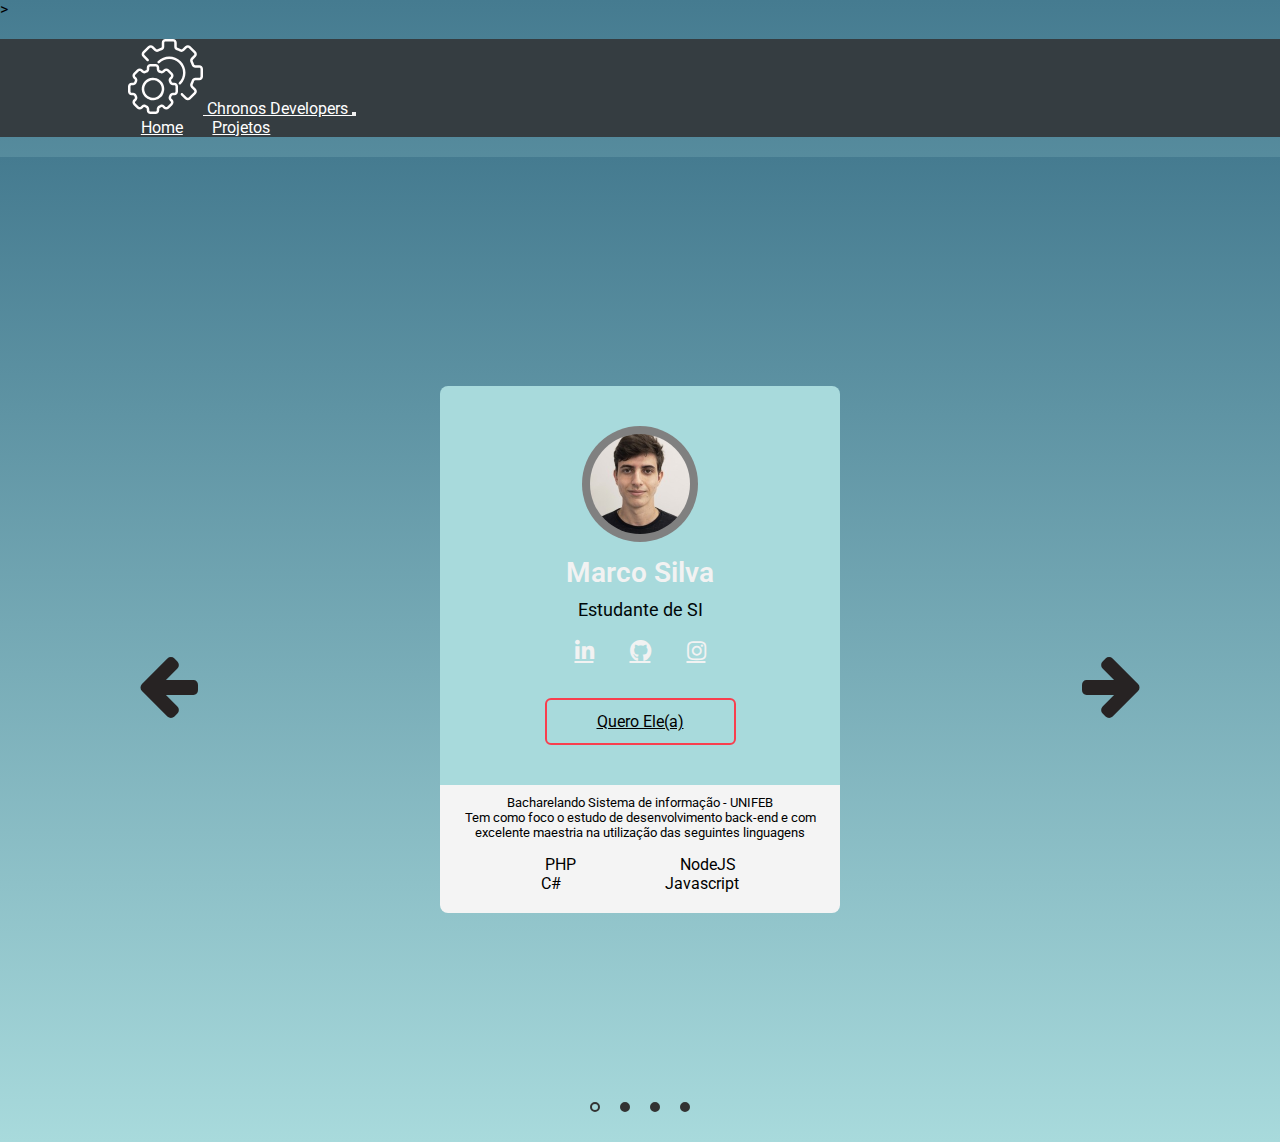
==== commit 20bb7657: "Troca no logo" ====
--- a/desenvolvedor.html
+++ b/desenvolvedor.html
@@ -58,7 +58,7 @@
                                         <img src="img/dev-img/marco.jpg" alt="" />
                                     </div>
                                     <div class="nome">Marco Silva</div>
-                                    <div class="desc">Developer Back-End Junior</div>
+                                    <div class="desc">Estudante de SI</div>
                                     <div class="sm">
                                         <a href="https://www.linkedin.com/in/marco-antonio-rodrigues-da-silva-b7577b176/" class="fab fa-linkedin"></a>
                                         <a href="https://github.com/MarcoSilva0" class="fab fa-github"></a>
@@ -94,7 +94,7 @@
                                         <img src="img/dev-img/lucas.jpeg" alt="" />
                                     </div>
                                     <div class="nome">Lucas Fernandes</div>
-                                    <div class="desc">Front-end</div>
+                                    <div class="desc">Estudante de SI</div>
                                     <div class="sm">
                                         <a onclick="alert('Ops!! Parece que ainda não temos essa informação');" class="fab fa-linkedin"></a>
                                         <a href="https://github.com/lucastqa" class="fab fa-github"></a>
@@ -130,7 +130,7 @@
                                         <img src="img/dev-img/sms.jpg" alt="" />
                                     </div>
                                     <div class="nome">Suelen Santos</div>
-                                    <div class="desc">Front-End Developer - UNIFEB</div>
+                                    <div class="desc">Estudante de SI</div>
                                     <div class="sm">
                                         <a href="https://www.linkedin.com/in/suelen-santos-6136a9150/" class="fab fa-linkedin"></a>
                                         <a href="https://github.com/SuelenMaria" class="fab fa-github"></a>
@@ -160,38 +160,7 @@
                     </section>
                     <section>
                         <div class="desenvolverdor">
-                            <div class="cartao-perfil">
-                                <div class="header-cartao">
-                                    <div class="foto-perfil">
-
-                                    </div>
-                                    <div class="nome">Luiz Fernando</div>
-                                    <div class="desc">Design</div>
-                                    <div class="sm">
-                                        <a onclick="alert('Ops!! Parece que ainda não temos essa informação');" class="fab fa-linkedin"></a>
-                                        <a onclick="alert('Ops!! Parece que ainda não temos essa informação');" class="fab fa-github"></a>
-                                        <a onclick="alert('Ops!! Parece que ainda não temos essa informação');" class="fab fa-instagram"></a>
-                                    </div>
-                                    <a href="#" class="contato-btn">Quero Ele(a)</a>
-                                </div>
-                                <div class="cartao-footer">
-                                    <div class="descricao-dev">
-                                        <p>Graduação</p>
-                                        <p>
-                                            Tem como foco o estudo de desenvolvimento de telas com a melhor experiência para usuários
-                                        </p>
-                                    </div>
-                                    <div class="linguagem">
-                                        <div class="item">
-                                            <span> Illustrator </span>
-                                            <span> Photoshop </span>
-                                            <br />
-                                            <span> Figma </span>
-                                            <span> Adobe XD </span>
-                                        </div>
-                                    </div>
-                                </div>
-                            </div>
+                            ???
                         </div>
                     </section>
                 </div>
